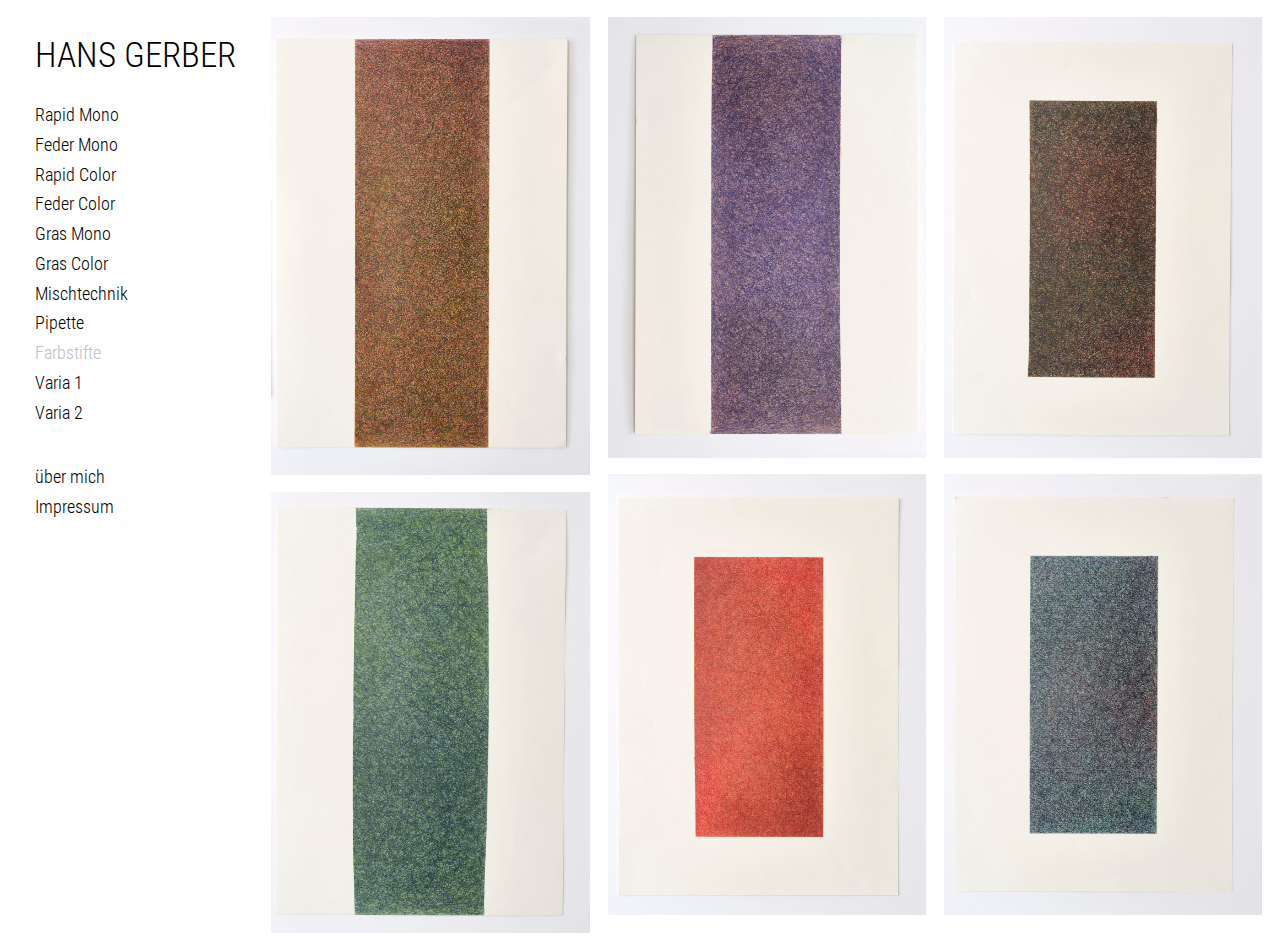
==== farbstifte/index.html @ 115c934e "000" ====
<!DOCTYPE html>
<html lang="en">
    <head>
        <meta charset="utf-8">
        <meta name="author" content="Tim Ott">
        <meta name="copyright" content="Tim Ott">
        <meta name="language" content="English">
        <meta name="revisit-after" content="7 days">
        <meta name="robots" content="index, nofollow, noimageindex">
        <meta name="googlebot" content="index, nofollow, noimageindex">
        <meta name="viewport" content="width=device-width, initial-scale=1">
        <link rel="shortcut icon" type="image/png" href="../assets/asset_favicon.png">
        <link rel="stylesheet" type="text/css" href="../css/stylesheet.min.css">



        <title>
            Hans Gerber &mdash; Farbstifte
        </title>
    </head>
    <body oncontextmenu="return false">
        <div class="brand regularLight size350">
            <a href="../">
                HANS GERBER
            </a>
        </div>
        <svg class="topright navMobileOpen" onclick="navMobileOpen();" width="35" height="35" viewBox="-1 -1 18 17.5">
            <path fill-rule="evenodd" d="M2.5 12a.5.5 0 0 1 .5-.5h10a.5.5 0 0 1 0 1H3a.5.5 0 0 1-.5-.5zm0-4a.5.5 0 0 1 .5-.5h10a.5.5 0 0 1 0 1H3a.5.5 0 0 1-.5-.5zm0-4a.5.5 0 0 1 .5-.5h10a.5.5 0 0 1 0 1H3a.5.5 0 0 1-.5-.5z"></path>
        </svg>
        <svg class="topright navMobileClose" onclick="navMobileClose();" width="35" height="35" viewBox="-1 -1 18 17.5">
            <path d="M2.146 2.854a.5.5 0 1 1 .708-.708L8 7.293l5.146-5.147a.5.5 0 0 1 .708.708L8.707 8l5.147 5.146a.5.5 0 0 1-.708.708L8 8.707l-5.146 5.147a.5.5 0 0 1-.708-.708L7.293 8 2.146 2.854Z"></path>
        </svg>
        <div class="navDesktop">
            <a class="regularLight size175" href="../rapid-mono/">Rapid Mono</a><div class="spacing875"></div>
            <a class="regularLight size175" href="../feder-mono/">Feder Mono</a><div class="spacing875"></div>
            <a class="regularLight size175" href="../rapid-color/">Rapid Color</a><div class="spacing875"></div>
            <a class="regularLight size175" href="../feder-color/">Feder Color</a><div class="spacing875"></div>
            <a class="regularLight size175" href="../gras-mono/">Gras Mono</a><div class="spacing875"></div>
            <a class="regularLight size175" href="../gras-color/">Gras Color</a><div class="spacing875"></div>
            <a class="regularLight size175" href="../mischtechnik/">Mischtechnik</a><div class="spacing875"></div>
            <a class="regularLight size175" href="../pipette/">Pipette</a><div class="spacing875"></div>
            <div class="regularLight size175 active">Farbstifte</div><div class="spacing875"></div>
            <a class="regularLight size175" href="../varia-1/">Varia 1</a><div class="spacing875"></div>
            <a class="regularLight size175" href="../varia-2/">Varia 2</a><div class="spacing875"></div>
            <div class="spacing350"></div>
            <a class="regularLight size175" href="../ueber-mich/">über mich</a><div class="spacing875"></div>
            <a class="regularLight size175" href="../impressum/">Impressum</a>
        </div>
        <div class="gallery">
            <img class="content anim" src="../assets/farbstifte/8_Hans_Gerber_A2_Fabstift_2022__001__1600_.jpg" onclick="iIndex = 0; cIndex = 0; lightboxOpen()">
            <img class="content anim animDelay000" src="../assets/farbstifte/8_Hans_Gerber_A2_Fabstift_2022__006__1600_.jpg" onclick="iIndex = 1; cIndex = 1; lightboxOpen()">
            <img class="content anim animDelay001" src="../assets/farbstifte/8_Hans_Gerber_A2_Fabstift_2022__012__1600_.jpg" onclick="iIndex = 2; cIndex = 2; lightboxOpen()">
            <img class="content anim animDelay002" src="../assets/farbstifte/8_Hans_Gerber_A2_Fabstift_2022__016__1600_.jpg" onclick="iIndex = 3; cIndex = 3; lightboxOpen()">
            <img class="content anim animDelay003" src="../assets/farbstifte/8_Hans_Gerber_A2_Fabstift_2022__017__1600_.jpg" onclick="iIndex = 4; cIndex = 4; lightboxOpen()">
            <img class="content anim animDelay004" src="../assets/farbstifte/8_Hans_Gerber_A2_Fabstift_2022__019__1600_.jpg" onclick="iIndex = 5; cIndex = 5; lightboxOpen()">
        </div>
        <div class="lightbox">
            <svg class="topright" onclick="lightboxClose();" width="35" height="35" viewBox="-1 -1 18 17.5">
                <path d="M2.146 2.854a.5.5 0 1 1 .708-.708L8 7.293l5.146-5.147a.5.5 0 0 1 .708.708L8.707 8l5.147 5.146a.5.5 0 0 1-.708.708L8 8.707l-5.146 5.147a.5.5 0 0 1-.708-.708L7.293 8 2.146 2.854Z"/>
            </svg>
            <svg class="centerleft" onclick="lightboxBackward();" width="35" height="35" viewBox="-1 -1 18 17.5">
                <path fill-rule="evenodd" d="M11.354 1.646a.5.5 0 0 1 0 .708L5.707 8l5.647 5.646a.5.5 0 0 1-.708.708l-6-6a.5.5 0 0 1 0-.708l6-6a.5.5 0 0 1 .708 0z"/>
            </svg>
            <svg class="centerright" onclick="lightboxForward();" width="35" height="35" viewBox="-1 -1 18 17.5">
                <path fill-rule="evenodd" d="M4.646 1.646a.5.5 0 0 1 .708 0l6 6a.5.5 0 0 1 0 .708l-6 6a.5.5 0 0 1-.708-.708L10.293 8 4.646 2.354a.5.5 0 0 1 0-.708z"/>
            </svg>
            <div class="caption regularLight size175"></div>
            <img class="animLightbox lightboxSrc" onclick="lightboxClose();" src="">
        </div>
        <script src="../js/preload.farbstifte.min.js">
        </script>
        <script src="../js/lightbox.farbstifte.min.js">
        </script>
        <script src="../js/nav.min.js">
        </script>
    </body>
</html>
---- css/stylesheet.min.css ----
::-webkit-scrollbar{display:none}*{background-color:transparent;padding:0;margin:0;-ms-overflow-style:none;scrollbar-width:none;-webkit-user-select:none;-webkit-touch-callout:none;-moz-user-select:none;-ms-user-select:none;user-select:none}img{vertical-align:bottom}svg{height:35px;width:35px}a,svg{color:black;fill:black;cursor:pointer;transition:0.3s;-o-transition:0.3s;-ms-transition:0.3s;-moz-transition:0.3s;-webkit-transition:0.3s}a:hover,svg:hover{color:#c0c0c0;fill:#c0c0c0;cursor:pointer}.brand,.content,.cover,.gallery,.lightbox,.navDesktop,body,svg{background-color:white}.brand,.cover,.gallery{display:block}.brand,.lightbox,.navDesktop,.navMobileClose,.navMobileOpen,.topright{position:fixed}.cover{height:100vh;width:100vw;background-color:rgba(0,0,0,.35);background-blend-mode:darken;background-repeat:no-repeat;background-position:center;background-size:cover;z-index:7}.brand{height:70px;top:0;left:0;padding:35px 0 0 35px;z-index:3}.navDesktop{width:fit-content;padding:0 0 0 35px;z-index:2}.navMobileClose,.navMobileOpen{z-index:4}.gallery{column-gap:17.5px;-moz-column-gap:17.5px;-webkit-column-gap:17.5px;z-index:0}.content{width:100%;box-sizing:border-box;z-index:1}.content,img{cursor:pointer}.lightbox{display:none;top:0;right:0;bottom:0;left:0;z-index:5}.lightboxSrc{background-color:transparent;position:absolute;max-width:calc(100% - 210px);max-height:calc(100% - 210px);top:50%;left:50%;transform:translate(-50%, -50%);-ms-transform:translate(-50%, -50%);-moz-transform:translate(-50%, -50%);z-index:6}.topright{position:fixed;top:35px;right:35px}.centerleft{left:35px}.centerright{right:35px}.centerleft,.centerright{position:absolute;top:50%;transform:translateY(-50%);-ms-transform:translateY(-50%);-moz-transform:translateY(-50%)}.caption{position:absolute;width:100vw;bottom:42.5px;text-align:center}@media screen and (max-width: 600px){.brand{width:100vw}.navDesktop{display:none;width:100vw;height:calc(100vh - 105px);top:105px}.navMobileOpen{display:block}.navMobileClose{display:none}.gallery{width:calc(100vw - 35px);margin:105px 0 0;column-count:1;-moz-column-count:1;-webkit-column-count:1}.content{margin:0 17.5px 17.5px;pointer-events:none !important}.about{margin:105px 35px 35px}}@media screen and (min-width: 600px){.brand{width:100vw}.navDesktop{display:none;width:100vw;height:calc(100vh - 105px);top:105px}.navMobileOpen{display:block}.navMobileClose{display:none}.gallery{width:calc(100vw - 35px);margin:105px 0 0;column-count:3;-moz-column-count:3;-webkit-column-count:3}.content{margin:0 17.5px 17.5px;pointer-events:all !important}.about{margin:105px 35px 35px;width:500px}}@media screen and (min-width: 768px){*{overflow:visible !important}.brand{width:calc(201.367px + 35px)}.navDesktop{display:block !important;width:201.367px;height:calc(100vh - 105px);top:105px}.navMobileClose,.navMobileOpen{display:none !important}.gallery{width:calc(100vw - calc(201.367px + calc(70px + 17.5px)));margin:8.25px 8.25px 8.25px calc(201.367px + 70px);column-count:3;-moz-column-count:3;-webkit-column-count:3}.content{margin:8.25px 0;pointer-events:all !important}.about{margin:105px 35px 35px calc(201.367px + 70px);width:500px}}@media screen and (min-width: 2201px){*{overflow:visible !important}.brand{width:calc(201.367px + 35px)}.navDesktop{display:block !important;width:201.367px;height:calc(100vh - 105px);top:105px}.navMobileClose,.navMobileOpen{display:none !important}.gallery{width:calc(100vw - calc(201.367px + calc(70px + 17.5px)));margin:8.25px 8.25px 8.25px calc(201.367 + 70px);column-count:4;-moz-column-count:4;-webkit-column-count:4}.content{margin:8.25px 0;pointer-events:all !important}.about{margin:105px 35px 35px calc(201.367 + 70px);width:500px}}@font-face{font-family:'regular';src:url('../assets/font/asset_font_regular.eot');src:url('../assets/font/asset_font_regular.eot?#iefix') format('embedded-opentype'), url('../assets/font/asset_font_regular.woff2') format('woff2'), url('../assets/font/asset_font_regular.woff') format('woff'), url('../assets/font/asset_font_regular.ttf') format('truetype'), url('../assets/font/asset_font_regular.svg#regular') format('svg');font-style:normal;font-weight:normal}@font-face{font-family:'regularBold';src:url('../assets/font/asset_font_regularBold.eot');src:url('../assets/font/asset_font_regularBold.eot?#iefix') format('embedded-opentype'), url('../assets/font/asset_font_regularBold.woff2') format('woff2'), url('../assets/font/asset_font_regularBold.woff') format('woff'), url('../assets/font/asset_font_regularBold.ttf') format('truetype'), url('../assets/font/asset_font_regularBold.svg#regularBold') format('svg');font-style:normal;font-weight:bold}@font-face{font-family:'regularLight';src:url('../assets/font/asset_font_regularLight.eot');src:url('../assets/font/asset_font_regularLight.eot?#iefix') format('embedded-opentype'), url('../assets/font/asset_font_regularLight.woff2') format('woff2'), url('../assets/font/asset_font_regularLight.woff') format('woff'), url('../assets/font/asset_font_regularLight.ttf') format('truetype'), url('../assets/font/asset_font_regularLight.svg#regularLight') format('svg');font-style:normal;font-weight:light}@font-face{font-family:'italic';src:url('../assets/font/asset_font_italic.eot');src:url('../assets/font/asset_font_italic.eot?#iefix') format('embedded-opentype'), url('../assets/font/asset_font_italic.woff2') format('woff2'), url('../assets/font/asset_font_italic.woff') format('woff'), url('../assets/font/asset_font_italic.ttf') format('truetype'), url('../assets/font/asset_font_italic.svg#italic') format('svg');font-style:italic;font-weight:normal}@font-face{font-family:'italicBold';src:url('../assets/font/asset_font_italicBold.eot');src:url('../assets/font/asset_font_italicBold.eot?#iefix') format('embedded-opentype'), url('../assets/font/asset_font_italicBold.woff2') format('woff2'), url('../assets/font/asset_font_italicBold.woff') format('woff'), url('../assets/font/asset_font_italicBold.ttf') format('truetype'), url('../assets/font/asset_font_italicBold.svg#italicBold') format('svg');font-style:italic;font-weight:bold}@font-face{font-family:'italicLight';src:url('../assets/font/asset_font_italicLight.eot');src:url('../assets/font/asset_font_italicLight.eot?#iefix') format('embedded-opentype'), url('../assets/font/asset_font_italicLight.woff2') format('woff2'), url('../assets/font/asset_font_italicLight.woff') format('woff'), url('../assets/font/asset_font_italicLight.ttf') format('truetype'), url('../assets/font/asset_font_italicLight.svg#italicLight') format('svg');font-style:italic;font-weight:light}.regular{font-family:"regular"}.regularBold{font-family:"regularBold"}.regularLight{font-family:"regularLight"}.italic{font-family:"italic"}.italicBold{font-family:"italicBold"}.italicLight{font-family:"italicLight"}.italic,.italicBold,.italicLight,.regular,.regularBold,.regularLight,a{text-decoration:none;text-transform:none;font-stretch:normal;line-height:1.2;color:black}.active{color:#c0c0c0}.size350{font-size:35px;line-height:35px}.size175{font-size:17.5px}.spacing350{height:35px}.spacing175{height:17.5px}.spacing875{height:8.75px}.center{line-height:100vh !important;text-align:center}
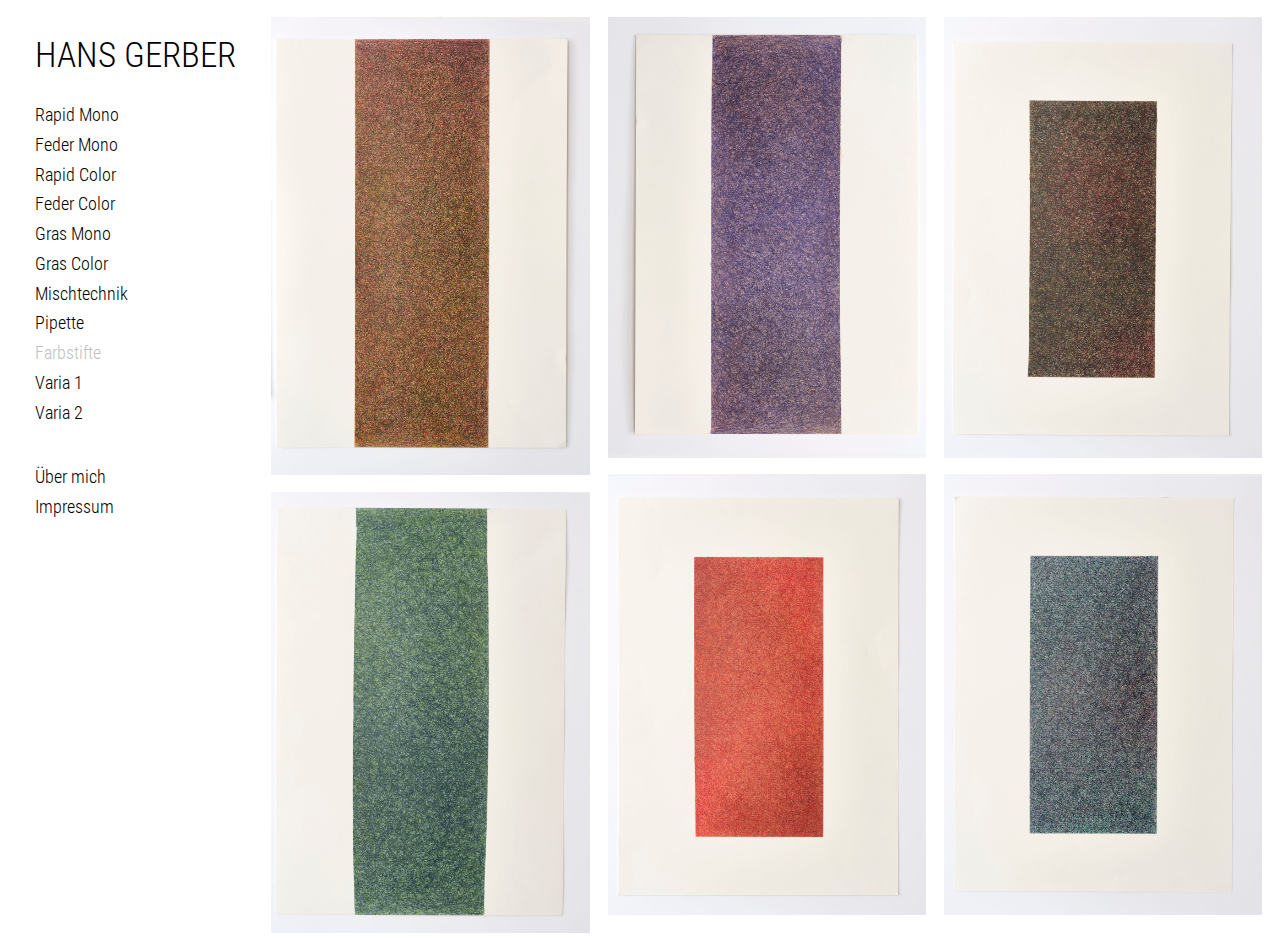
==== commit 05362136: "002" ====
--- a/farbstifte/index.html
+++ b/farbstifte/index.html
@@ -43,7 +43,7 @@
             <a class="regularLight size175" href="../varia-1/">Varia 1</a><div class="spacing875"></div>
             <a class="regularLight size175" href="../varia-2/">Varia 2</a><div class="spacing875"></div>
             <div class="spacing350"></div>
-            <a class="regularLight size175" href="../ueber-mich/">über mich</a><div class="spacing875"></div>
+            <a class="regularLight size175" href="../ueber-mich/">Über mich</a><div class="spacing875"></div>
             <a class="regularLight size175" href="../impressum/">Impressum</a>
         </div>
         <div class="gallery">
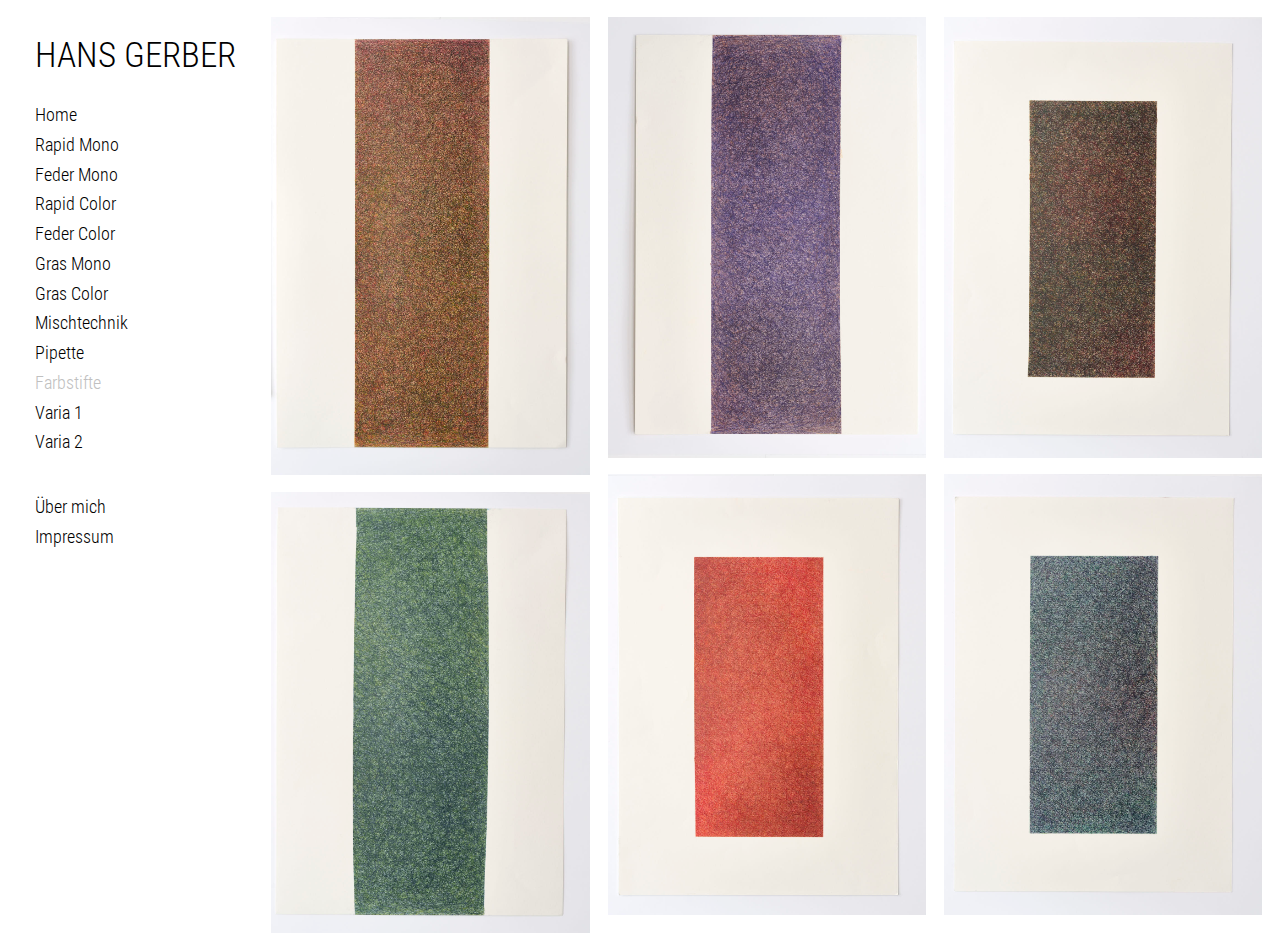
==== commit 6132b24e: "003" ====
--- a/farbstifte/index.html
+++ b/farbstifte/index.html
@@ -31,6 +31,7 @@
             <path d="M2.146 2.854a.5.5 0 1 1 .708-.708L8 7.293l5.146-5.147a.5.5 0 0 1 .708.708L8.707 8l5.147 5.146a.5.5 0 0 1-.708.708L8 8.707l-5.146 5.147a.5.5 0 0 1-.708-.708L7.293 8 2.146 2.854Z"></path>
         </svg>
         <div class="navDesktop">
+            <a class="regularLight size175" href="../">Home</a><div class="spacing875"></div>
             <a class="regularLight size175" href="../rapid-mono/">Rapid Mono</a><div class="spacing875"></div>
             <a class="regularLight size175" href="../feder-mono/">Feder Mono</a><div class="spacing875"></div>
             <a class="regularLight size175" href="../rapid-color/">Rapid Color</a><div class="spacing875"></div>
